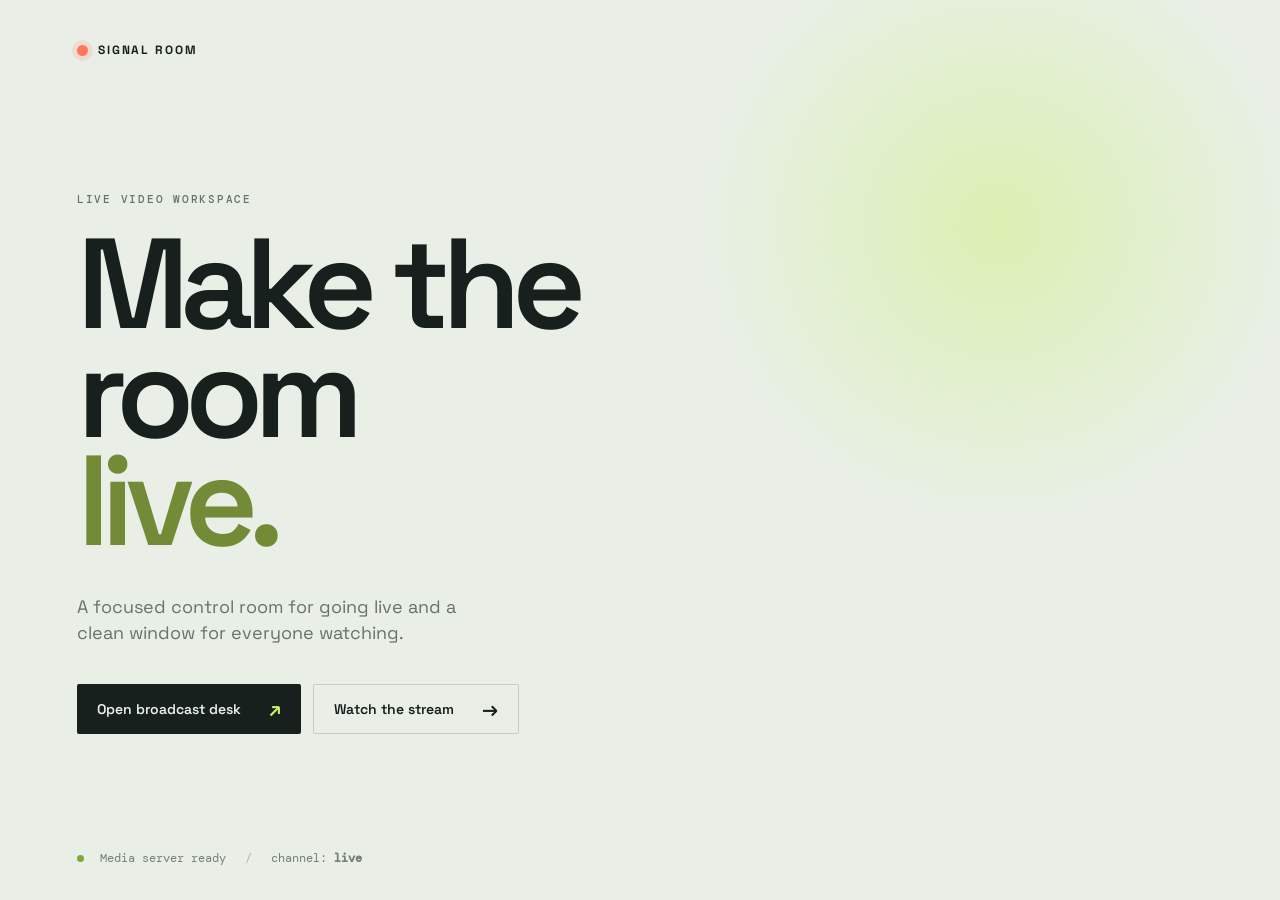
==== index.html @ f596b116 "create 12 files" ====
<!doctype html>
<html lang="en">
<head>
  <meta charset="utf-8">
  <meta name="viewport" content="width=device-width, initial-scale=1">
  <title>Signal Room</title>
  <link rel="stylesheet" href="styles.css">
</head>
<body class="landing-page">
  <main class="landing-shell">
    <div class="brand-mark"><span></span> SIGNAL ROOM</div>
    <section class="landing-copy">
      <p class="eyebrow">Live video workspace</p>
      <h1>Make the room<br><em>live.</em></h1>
      <p class="lede">A focused control room for going live and a clean window for everyone watching.</p>
      <div class="landing-actions">
        <a class="button button-primary" href="broadcast.html">Open broadcast desk <span>↗</span></a>
        <a class="button button-quiet" href="view.html">Watch the stream <span>→</span></a>
      </div>
    </section>
    <div class="landing-note"><span class="status-dot"></span> Media server ready <span class="slash">/</span> channel: <strong>live</strong></div>
  </main>
</body>
</html>
---- styles.css ----
@import url('https://fonts.googleapis.com/css2?family=DM+Mono:wght@400;500&family=Space+Grotesk:wght@400;500;600;700&display=swap');

:root { --ink:#17201d; --paper:#e9efe7; --lime:#c8f169; --coral:#ff785c; --muted:#82908a; --line:rgba(23,32,29,.16); --panel:#202a26; }
* { box-sizing:border-box; }
html, body { margin:0; min-height:100%; }
body { background:var(--paper); color:var(--ink); font-family:'Space Grotesk', sans-serif; }
a { color:inherit; text-decoration:none; }
button, input { font:inherit; }
button { border:0; cursor:pointer; }

.landing-page { min-height:100vh; background:radial-gradient(circle at 78% 25%, rgba(200,241,105,.42), transparent 25%), var(--paper); }
.landing-shell { max-width:1280px; min-height:100vh; margin:auto; padding:42px 6vw 34px; display:flex; flex-direction:column; justify-content:space-between; }
.brand-mark { font-size:12px; letter-spacing:.16em; font-weight:700; display:flex; align-items:center; gap:10px; }
.brand-mark span { display:block; width:11px; height:11px; border-radius:50%; background:var(--coral); box-shadow:0 0 0 5px rgba(255,120,92,.16); }
.landing-copy { max-width:720px; margin:10vh 0 8vh; }
.eyebrow, .kicker { margin:0 0 24px; text-transform:uppercase; letter-spacing:.16em; font:500 11px 'DM Mono', monospace; color:#64726c; }
h1 { margin:0; font-size:clamp(64px, 10vw, 150px); line-height:.85; letter-spacing:-.07em; font-weight:600; }
h1 em { color:#738b37; font-style:normal; }
.lede { max-width:410px; margin:38px 0; color:#65736d; font-size:18px; line-height:1.45; }
.landing-actions { display:flex; flex-wrap:wrap; gap:12px; }
.button { min-height:50px; padding:0 20px; display:inline-flex; align-items:center; gap:28px; border-radius:2px; font-weight:600; font-size:14px; }
.button-primary { background:var(--ink); color:var(--paper); }
.button-primary span { color:var(--lime); font-size:20px; }
.button-quiet { border:1px solid var(--line); }
.button-quiet span { font-size:20px; }
.landing-note { font:400 12px 'DM Mono', monospace; color:#73817a; }
.status-dot { display:inline-block; width:7px; height:7px; border-radius:50%; background:#7ea936; margin-right:9px; }
.slash { margin:0 12px; opacity:.5; }

.app { min-height:100vh; background:#17201d; color:#eef4eb; }
.topbar { height:76px; border-bottom:1px solid rgba(233,239,231,.12); display:flex; align-items:center; justify-content:space-between; padding:0 4vw; }
.topbar .brand-mark { color:#eef4eb; }
.topbar nav { display:flex; align-items:center; gap:26px; font:400 11px 'DM Mono', monospace; color:#89958f; }
.topbar nav a.active, .topbar nav a:hover { color:var(--lime); }
.nav-live { color:var(--coral) !important; }
.app-main { width:min(1280px, 92vw); margin:0 auto; padding:58px 0 80px; }
.app-heading { display:flex; align-items:end; justify-content:space-between; gap:20px; margin-bottom:34px; }
.app-heading h1 { font-size:clamp(42px, 6vw, 76px); letter-spacing:-.065em; }
.app-heading .kicker { margin-bottom:14px; color:#89958f; }
.channel-label { font:400 12px 'DM Mono', monospace; color:#9ba79f; padding-bottom:10px; }
.channel-label strong { color:var(--lime); font-weight:400; }
.broadcast-grid { display:grid; grid-template-columns:minmax(0, 1.55fr) minmax(290px, .72fr); gap:22px; }
.stage { background:#0e1513; border:1px solid rgba(233,239,231,.13); min-height:470px; position:relative; overflow:hidden; }
.stage video, .viewer-video { width:100%; height:100%; object-fit:cover; display:block; background:#0e1513; }
.stage-empty { position:absolute; inset:0; display:grid; place-items:center; text-align:center; padding:20px; pointer-events:none; }
.stage-empty-inner { max-width:300px; }
.camera-icon { width:60px; height:60px; border:1px solid rgba(200,241,105,.4); color:var(--lime); display:grid; place-items:center; margin:0 auto 22px; font-size:24px; }
.stage-empty h2 { margin:0 0 8px; font-size:20px; font-weight:500; }
.stage-empty p { margin:0; color:#77837e; font:400 12px/1.5 'DM Mono', monospace; }
.stage-overlay { position:absolute; top:18px; left:18px; right:18px; display:flex; justify-content:space-between; pointer-events:none; }
.pill { background:rgba(14,21,19,.8); border:1px solid rgba(233,239,231,.16); padding:8px 10px; font:400 10px 'DM Mono', monospace; letter-spacing:.08em; }
.pill.live { color:#fff; background:var(--coral); border-color:var(--coral); }
.control-panel { border:1px solid rgba(233,239,231,.13); padding:24px; display:flex; flex-direction:column; }
.panel-title { margin:0 0 25px; font-size:13px; font-weight:500; text-transform:uppercase; letter-spacing:.1em; }
.input-label { display:block; color:#78867f; font:400 10px 'DM Mono', monospace; text-transform:uppercase; margin:0 0 9px; }
.text-input { width:100%; padding:13px 12px; color:#eef4eb; background:#101815; border:1px solid rgba(233,239,231,.15); outline:none; }
.text-input:focus { border-color:var(--lime); }
.panel-spacer { flex:1; }
.control-row { display:flex; gap:9px; margin-top:24px; }
.control-button { min-height:46px; flex:1; color:#17201d; background:var(--lime); font-weight:600; }
.control-button.secondary { background:transparent; border:1px solid rgba(233,239,231,.2); color:#eef4eb; }
.control-button:disabled { opacity:.4; cursor:not-allowed; }
.helper { margin:14px 0 0; color:#68756f; font:400 10px/1.45 'DM Mono', monospace; }
.metrics { display:flex; gap:30px; border-top:1px solid rgba(233,239,231,.13); margin-top:22px; padding-top:17px; color:#76837d; font:400 10px 'DM Mono', monospace; }
.metrics strong { display:block; color:#eef4eb; margin-top:6px; font-weight:400; }

.viewer-layout { display:grid; grid-template-columns:minmax(0, 1fr) 270px; gap:22px; }
.viewer-stage { aspect-ratio:16/9; position:relative; background:#0e1513; border:1px solid rgba(233,239,231,.13); }
.viewer-stage .stage-empty { display:none; }
.viewer-info { border-bottom:1px solid rgba(233,239,231,.13); padding:22px 0 20px; display:flex; justify-content:space-between; gap:20px; }
.viewer-info h2 { margin:0 0 7px; font-size:20px; font-weight:500; }
.viewer-info p { margin:0; color:#78867f; font:400 11px 'DM Mono', monospace; }
.viewer-count { color:#cbd3cc; font:400 11px 'DM Mono', monospace; }
.viewer-count span { color:var(--coral); }
.chat-panel { border:1px solid rgba(233,239,231,.13); display:flex; flex-direction:column; min-height:400px; }
.chat-head { padding:20px; border-bottom:1px solid rgba(233,239,231,.13); display:flex; justify-content:space-between; font:500 11px 'DM Mono', monospace; letter-spacing:.08em; }
.chat-head span { color:#77837e; }
.chat-messages { padding:18px; flex:1; color:#8e9b94; font:400 11px/1.55 'DM Mono', monospace; }
.chat-messages p { margin:0 0 14px; }
.chat-messages b { color:var(--lime); font-weight:400; }
.viewer-footer { margin-top:22px; color:#66736d; font:400 10px 'DM Mono', monospace; }

@media (max-width:760px) {
  .topbar { height:64px; padding:0 20px; }
  .topbar nav { gap:14px; }
  .topbar nav a:not(.nav-live) { display:none; }
  .app-main { width:calc(100% - 40px); padding-top:40px; }
  .app-heading { display:block; margin-bottom:24px; }
  .channel-label { margin-top:22px; }
  .broadcast-grid, .viewer-layout { grid-template-columns:1fr; }
  .stage { min-height:300px; }
  .viewer-stage { aspect-ratio:16/10; }
  .chat-panel { min-height:220px; }
  .landing-shell { padding:30px 24px; }
  .landing-copy { margin:15vh 0 12vh; }
  .landing-actions { align-items:stretch; flex-direction:column; }
  .button { justify-content:space-between; }
}
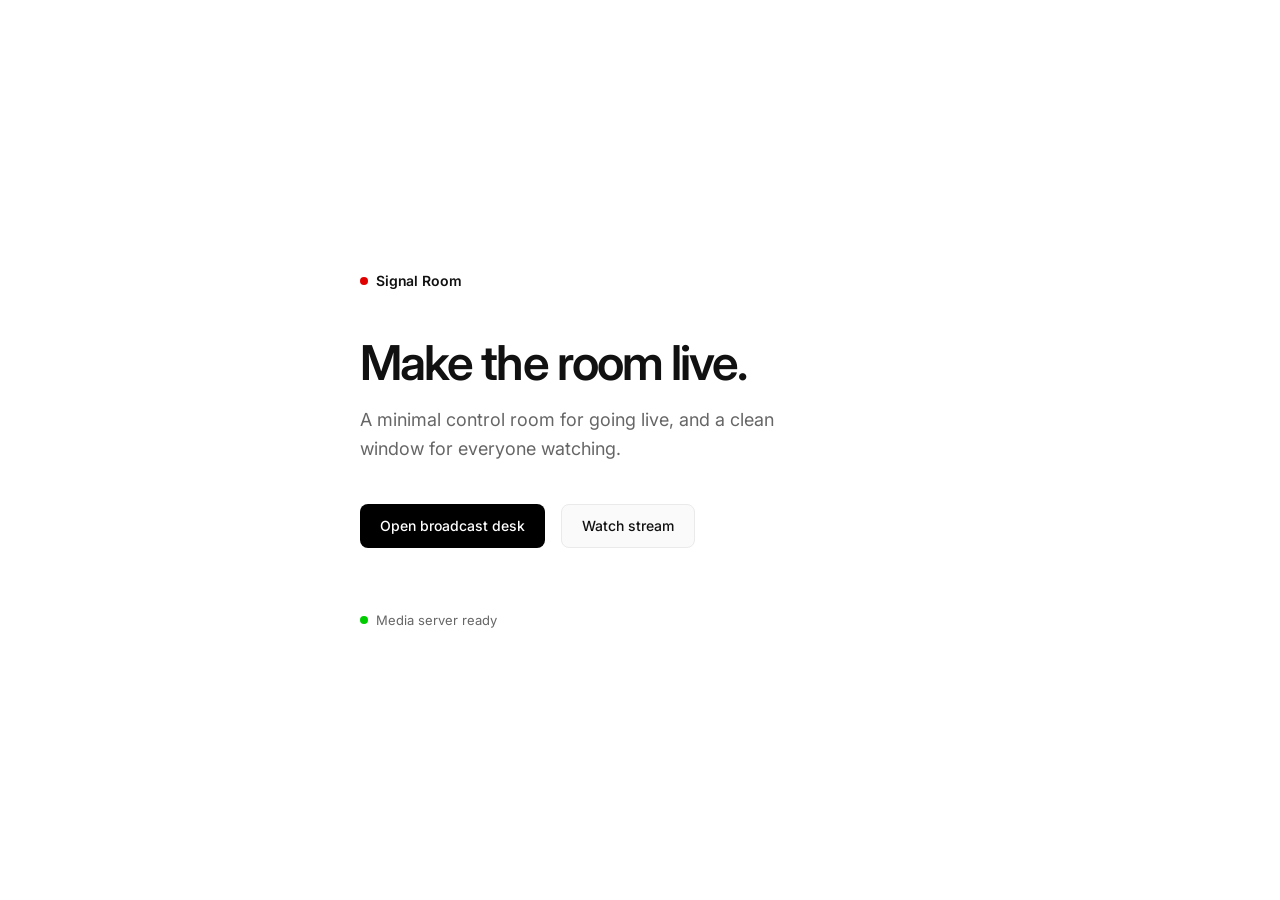
==== commit 73f38843: "fixed" ====
--- a/index.html
+++ b/index.html
@@ -8,17 +8,16 @@
 </head>
 <body class="landing-page">
   <main class="landing-shell">
-    <div class="brand-mark"><span></span> SIGNAL ROOM</div>
+    <div class="brand-mark"><span></span> Signal Room</div>
     <section class="landing-copy">
-      <p class="eyebrow">Live video workspace</p>
-      <h1>Make the room<br><em>live.</em></h1>
-      <p class="lede">A focused control room for going live and a clean window for everyone watching.</p>
+      <h1>Make the room live.</h1>
+      <p class="lede">A minimal control room for going live, and a clean window for everyone watching.</p>
       <div class="landing-actions">
-        <a class="button button-primary" href="broadcast.html">Open broadcast desk <span>↗</span></a>
-        <a class="button button-quiet" href="view.html">Watch the stream <span>→</span></a>
+        <a class="button button-primary" href="broadcast.html">Open broadcast desk</a>
+        <a class="button button-quiet" href="view.html">Watch stream</a>
       </div>
     </section>
-    <div class="landing-note"><span class="status-dot"></span> Media server ready <span class="slash">/</span> channel: <strong>live</strong></div>
+    <div class="landing-note"><span class="status-dot"></span> Media server ready</div>
   </main>
 </body>
 </html>
--- a/styles.css
+++ b/styles.css
@@ -1,98 +1,111 @@
-@import url('https://fonts.googleapis.com/css2?family=DM+Mono:wght@400;500&family=Space+Grotesk:wght@400;500;600;700&display=swap');
+@import url('https://fonts.googleapis.com/css2?family=Inter:wght@400;500;600&display=swap');
 
-:root { --ink:#17201d; --paper:#e9efe7; --lime:#c8f169; --coral:#ff785c; --muted:#82908a; --line:rgba(23,32,29,.16); --panel:#202a26; }
+:root { 
+  --bg: #ffffff; 
+  --surface: #fafafa; 
+  --surface-hover: #f3f3f3;
+  --text: #111111; 
+  --muted: #666666; 
+  --faint: #aaaaaa; 
+  --line: #eaeaea; 
+  --accent: #000000; 
+  --red: #e00000; 
+  --radius: 12px;
+}
+
+@media (prefers-color-scheme: dark) {
+  :root {
+    --bg: #000000; 
+    --surface: #0a0a0a; 
+    --surface-hover: #141414;
+    --text: #ffffff; 
+    --muted: #888888; 
+    --faint: #444444; 
+    --line: #222222; 
+    --accent: #ffffff; 
+    --red: #ff4444; 
+  }
+}
+
 * { box-sizing:border-box; }
+[hidden] { display: none !important; }
 html, body { margin:0; min-height:100%; }
-body { background:var(--paper); color:var(--ink); font-family:'Space Grotesk', sans-serif; }
+body { background:var(--bg); color:var(--text); font-family: 'Inter', -apple-system, BlinkMacSystemFont, "Segoe UI", Roboto, sans-serif; -webkit-font-smoothing: antialiased; }
 a { color:inherit; text-decoration:none; }
 button, input { font:inherit; }
 button { border:0; cursor:pointer; }
 
-.landing-page { min-height:100vh; background:radial-gradient(circle at 78% 25%, rgba(200,241,105,.42), transparent 25%), var(--paper); }
-.landing-shell { max-width:1280px; min-height:100vh; margin:auto; padding:42px 6vw 34px; display:flex; flex-direction:column; justify-content:space-between; }
-.brand-mark { font-size:12px; letter-spacing:.16em; font-weight:700; display:flex; align-items:center; gap:10px; }
-.brand-mark span { display:block; width:11px; height:11px; border-radius:50%; background:var(--coral); box-shadow:0 0 0 5px rgba(255,120,92,.16); }
-.landing-copy { max-width:720px; margin:10vh 0 8vh; }
-.eyebrow, .kicker { margin:0 0 24px; text-transform:uppercase; letter-spacing:.16em; font:500 11px 'DM Mono', monospace; color:#64726c; }
-h1 { margin:0; font-size:clamp(64px, 10vw, 150px); line-height:.85; letter-spacing:-.07em; font-weight:600; }
-h1 em { color:#738b37; font-style:normal; }
-.lede { max-width:410px; margin:38px 0; color:#65736d; font-size:18px; line-height:1.45; }
-.landing-actions { display:flex; flex-wrap:wrap; gap:12px; }
-.button { min-height:50px; padding:0 20px; display:inline-flex; align-items:center; gap:28px; border-radius:2px; font-weight:600; font-size:14px; }
-.button-primary { background:var(--ink); color:var(--paper); }
-.button-primary span { color:var(--lime); font-size:20px; }
-.button-quiet { border:1px solid var(--line); }
-.button-quiet span { font-size:20px; }
-.landing-note { font:400 12px 'DM Mono', monospace; color:#73817a; }
-.status-dot { display:inline-block; width:7px; height:7px; border-radius:50%; background:#7ea936; margin-right:9px; }
-.slash { margin:0 12px; opacity:.5; }
+/* Landing Page */
+.landing-page { min-height:100vh; display: flex; align-items: center; justify-content: center; }
+.landing-shell { width: 100%; max-width: 640px; padding: 40px; }
+.brand-mark { font-weight: 600; font-size: 14px; margin-bottom: 48px; display: flex; align-items: center; gap: 8px; letter-spacing: -0.01em; }
+.brand-mark span { display: block; width: 8px; height: 8px; border-radius: 50%; background: var(--red); }
+h1 { margin:0 0 16px; font-size: 48px; font-weight: 600; letter-spacing: -0.04em; line-height: 1.1; }
+.lede { margin:0 0 40px; color:var(--muted); font-size: 18px; line-height: 1.6; max-width: 480px; }
+.landing-actions { display:flex; gap:16px; }
+.button { height: 44px; padding:0 20px; display:inline-flex; align-items:center; gap:8px; border-radius: 8px; font-weight:500; font-size:14px; transition: all 0.2s ease; }
+.button-primary { background:var(--accent); color:var(--bg); }
+.button-primary:hover { opacity: 0.8; transform: translateY(-1px); }
+.button-quiet { background: var(--surface); color: var(--text); border: 1px solid var(--line); }
+.button-quiet:hover { background: var(--surface-hover); }
+.landing-note { margin-top: 64px; font-size: 13px; color:var(--muted); display: flex; align-items: center; gap: 8px; }
+.status-dot { display:inline-block; width:8px; height:8px; border-radius:50%; background: #00cc00; }
 
-.app { min-height:100vh; background:#17201d; color:#eef4eb; }
-.topbar { height:76px; border-bottom:1px solid rgba(233,239,231,.12); display:flex; align-items:center; justify-content:space-between; padding:0 4vw; }
-.topbar .brand-mark { color:#eef4eb; }
-.topbar nav { display:flex; align-items:center; gap:26px; font:400 11px 'DM Mono', monospace; color:#89958f; }
-.topbar nav a.active, .topbar nav a:hover { color:var(--lime); }
-.nav-live { color:var(--coral) !important; }
-.app-main { width:min(1280px, 92vw); margin:0 auto; padding:58px 0 80px; }
-.app-heading { display:flex; align-items:end; justify-content:space-between; gap:20px; margin-bottom:34px; }
-.app-heading h1 { font-size:clamp(42px, 6vw, 76px); letter-spacing:-.065em; }
-.app-heading .kicker { margin-bottom:14px; color:#89958f; }
-.channel-label { font:400 12px 'DM Mono', monospace; color:#9ba79f; padding-bottom:10px; }
-.channel-label strong { color:var(--lime); font-weight:400; }
-.broadcast-grid { display:grid; grid-template-columns:minmax(0, 1.55fr) minmax(290px, .72fr); gap:22px; }
-.stage { background:#0e1513; border:1px solid rgba(233,239,231,.13); min-height:470px; position:relative; overflow:hidden; }
-.stage video, .viewer-video { width:100%; height:100%; object-fit:cover; display:block; background:#0e1513; }
-.stage-empty { position:absolute; inset:0; display:grid; place-items:center; text-align:center; padding:20px; pointer-events:none; }
-.stage-empty-inner { max-width:300px; }
-.camera-icon { width:60px; height:60px; border:1px solid rgba(200,241,105,.4); color:var(--lime); display:grid; place-items:center; margin:0 auto 22px; font-size:24px; }
-.stage-empty h2 { margin:0 0 8px; font-size:20px; font-weight:500; }
-.stage-empty p { margin:0; color:#77837e; font:400 12px/1.5 'DM Mono', monospace; }
-.stage-overlay { position:absolute; top:18px; left:18px; right:18px; display:flex; justify-content:space-between; pointer-events:none; }
-.pill { background:rgba(14,21,19,.8); border:1px solid rgba(233,239,231,.16); padding:8px 10px; font:400 10px 'DM Mono', monospace; letter-spacing:.08em; }
-.pill.live { color:#fff; background:var(--coral); border-color:var(--coral); }
-.control-panel { border:1px solid rgba(233,239,231,.13); padding:24px; display:flex; flex-direction:column; }
-.panel-title { margin:0 0 25px; font-size:13px; font-weight:500; text-transform:uppercase; letter-spacing:.1em; }
-.input-label { display:block; color:#78867f; font:400 10px 'DM Mono', monospace; text-transform:uppercase; margin:0 0 9px; }
-.text-input { width:100%; padding:13px 12px; color:#eef4eb; background:#101815; border:1px solid rgba(233,239,231,.15); outline:none; }
-.text-input:focus { border-color:var(--lime); }
-.panel-spacer { flex:1; }
-.control-row { display:flex; gap:9px; margin-top:24px; }
-.control-button { min-height:46px; flex:1; color:#17201d; background:var(--lime); font-weight:600; }
-.control-button.secondary { background:transparent; border:1px solid rgba(233,239,231,.2); color:#eef4eb; }
-.control-button:disabled { opacity:.4; cursor:not-allowed; }
-.helper { margin:14px 0 0; color:#68756f; font:400 10px/1.45 'DM Mono', monospace; }
-.metrics { display:flex; gap:30px; border-top:1px solid rgba(233,239,231,.13); margin-top:22px; padding-top:17px; color:#76837d; font:400 10px 'DM Mono', monospace; }
-.metrics strong { display:block; color:#eef4eb; margin-top:6px; font-weight:400; }
+/* App Layout */
+.topbar { height:64px; border-bottom:1px solid var(--line); display:flex; align-items:center; justify-content:space-between; padding:0 32px; background: var(--bg); position: sticky; top: 0; z-index: 10; }
+.topbar nav { display:flex; align-items:center; gap:32px; font-size: 14px; font-weight: 500; color:var(--muted); }
+.topbar nav a { transition: color 0.2s; }
+.topbar nav a.active, .topbar nav a:hover { color:var(--text); }
+.nav-live { color:var(--red) !important; }
 
-.viewer-layout { display:grid; grid-template-columns:minmax(0, 1fr) 270px; gap:22px; }
-.viewer-stage { aspect-ratio:16/9; position:relative; background:#0e1513; border:1px solid rgba(233,239,231,.13); }
-.viewer-stage .stage-empty { display:none; }
-.viewer-info { border-bottom:1px solid rgba(233,239,231,.13); padding:22px 0 20px; display:flex; justify-content:space-between; gap:20px; }
-.viewer-info h2 { margin:0 0 7px; font-size:20px; font-weight:500; }
-.viewer-info p { margin:0; color:#78867f; font:400 11px 'DM Mono', monospace; }
-.viewer-count { color:#cbd3cc; font:400 11px 'DM Mono', monospace; }
-.viewer-count span { color:var(--coral); }
-.chat-panel { border:1px solid rgba(233,239,231,.13); display:flex; flex-direction:column; min-height:400px; }
-.chat-head { padding:20px; border-bottom:1px solid rgba(233,239,231,.13); display:flex; justify-content:space-between; font:500 11px 'DM Mono', monospace; letter-spacing:.08em; }
-.chat-head span { color:#77837e; }
-.chat-messages { padding:18px; flex:1; color:#8e9b94; font:400 11px/1.55 'DM Mono', monospace; }
-.chat-messages p { margin:0 0 14px; }
-.chat-messages b { color:var(--lime); font-weight:400; }
-.viewer-footer { margin-top:22px; color:#66736d; font:400 10px 'DM Mono', monospace; }
+.app-main { max-width: 1200px; margin:0 auto; padding:15px 32px; }
+.app-heading { margin-bottom:15px; display: flex; justify-content: space-between; align-items: flex-end; }
+.app-heading h1 { font-size: 32px; margin: 0; font-weight: 600; letter-spacing: -0.02em; }
+.channel-label { font-size: 14px; color:var(--muted); background: var(--surface); padding: 8px 12px; border-radius: 8px; border: 1px solid var(--line); }
+.channel-label strong { color:var(--text); font-weight:600; margin-left: 4px; }
 
-@media (max-width:760px) {
-  .topbar { height:64px; padding:0 20px; }
-  .topbar nav { gap:14px; }
-  .topbar nav a:not(.nav-live) { display:none; }
-  .app-main { width:calc(100% - 40px); padding-top:40px; }
-  .app-heading { display:block; margin-bottom:24px; }
-  .channel-label { margin-top:22px; }
-  .broadcast-grid, .viewer-layout { grid-template-columns:1fr; }
-  .stage { min-height:300px; }
-  .viewer-stage { aspect-ratio:16/10; }
-  .chat-panel { min-height:220px; }
-  .landing-shell { padding:30px 24px; }
-  .landing-copy { margin:15vh 0 12vh; }
-  .landing-actions { align-items:stretch; flex-direction:column; }
-  .button { justify-content:space-between; }
+.broadcast-grid { display:grid; grid-template-columns: 1fr 340px; gap:32px; }
+.viewer-layout { max-width: 900px; margin: 0 auto; }
+
+/* Stage */
+.stage, .viewer-stage { background:var(--surface); border-radius: var(--radius); overflow:hidden; position:relative; aspect-ratio: 16/9; border: 1px solid var(--line); }
+.stage video, .viewer-video { width:100%; height:100%; object-fit:cover; display:block; background: #000; }
+.stage-empty { position:absolute; inset:0; display:flex; align-items:center; justify-content:center; text-align:center; padding:24px; }
+.stage-empty h2 { margin:0 0 8px; font-size:18px; font-weight:500; color: var(--text); }
+.stage-empty p { margin:0; color:var(--muted); font-size: 15px; }
+
+
+/* Control Panel */
+.control-panel { background:var(--surface); border-radius: var(--radius); border:1px solid var(--line); padding:24px; display:flex; flex-direction:column; }
+.panel-title { margin:0 0 24px; font-size:16px; font-weight:600; }
+.input-label { display:block; font-size: 14px; font-weight: 500; margin:0 0 8px; color: var(--text); }
+.text-input { width:100%; padding:12px 16px; font-size: 15px; background:var(--bg); border:1px solid var(--line); border-radius: 8px; outline:none; color: var(--text); transition: border-color 0.2s; }
+.text-input:focus { border-color:var(--muted); }
+.panel-spacer { flex:1; min-height: 32px; }
+
+.control-row { display:flex; gap:12px; }
+.control-button { height: 44px; flex:1; background:var(--accent); color:var(--bg); border-radius: 8px; font-weight:500; font-size:14px; transition: all 0.2s ease; }
+.control-button:hover { opacity: 0.9; }
+.control-button.secondary { background:var(--bg); border:1px solid var(--line); color:var(--text); }
+.control-button.secondary:hover { background: var(--surface-hover); }
+.control-button:disabled { opacity:0.5; cursor:not-allowed; }
+
+.helper { margin:20px 0 0; color:var(--muted); font-size: 14px; line-height: 1.5; }
+
+/* Viewer specific */
+.viewer-info { padding: 24px 0; display:flex; justify-content:space-between; align-items: flex-start; gap:20px; }
+.viewer-info h2 { margin:0 0 4px; font-size:18px; font-weight:600; }
+.viewer-info p { margin:0; color:var(--muted); font-size: 15px; }
+
+.viewer-footer { margin-top:48px; color:var(--muted); font-size: 14px; text-align: center; }
+
+@media (max-width:768px) {
+  .broadcast-grid { grid-template-columns:1fr; }
+  .topbar { padding: 0 20px; }
+  .topbar nav { gap: 20px; }
+  .topbar nav a:not(.nav-live) { display: none; }
+  .app-main { padding: 32px 20px; }
+  .app-heading { flex-direction: column; align-items: flex-start; gap: 16px; }
+  .landing-shell { padding: 24px; }
+  h1 { font-size: 36px; }
 }
